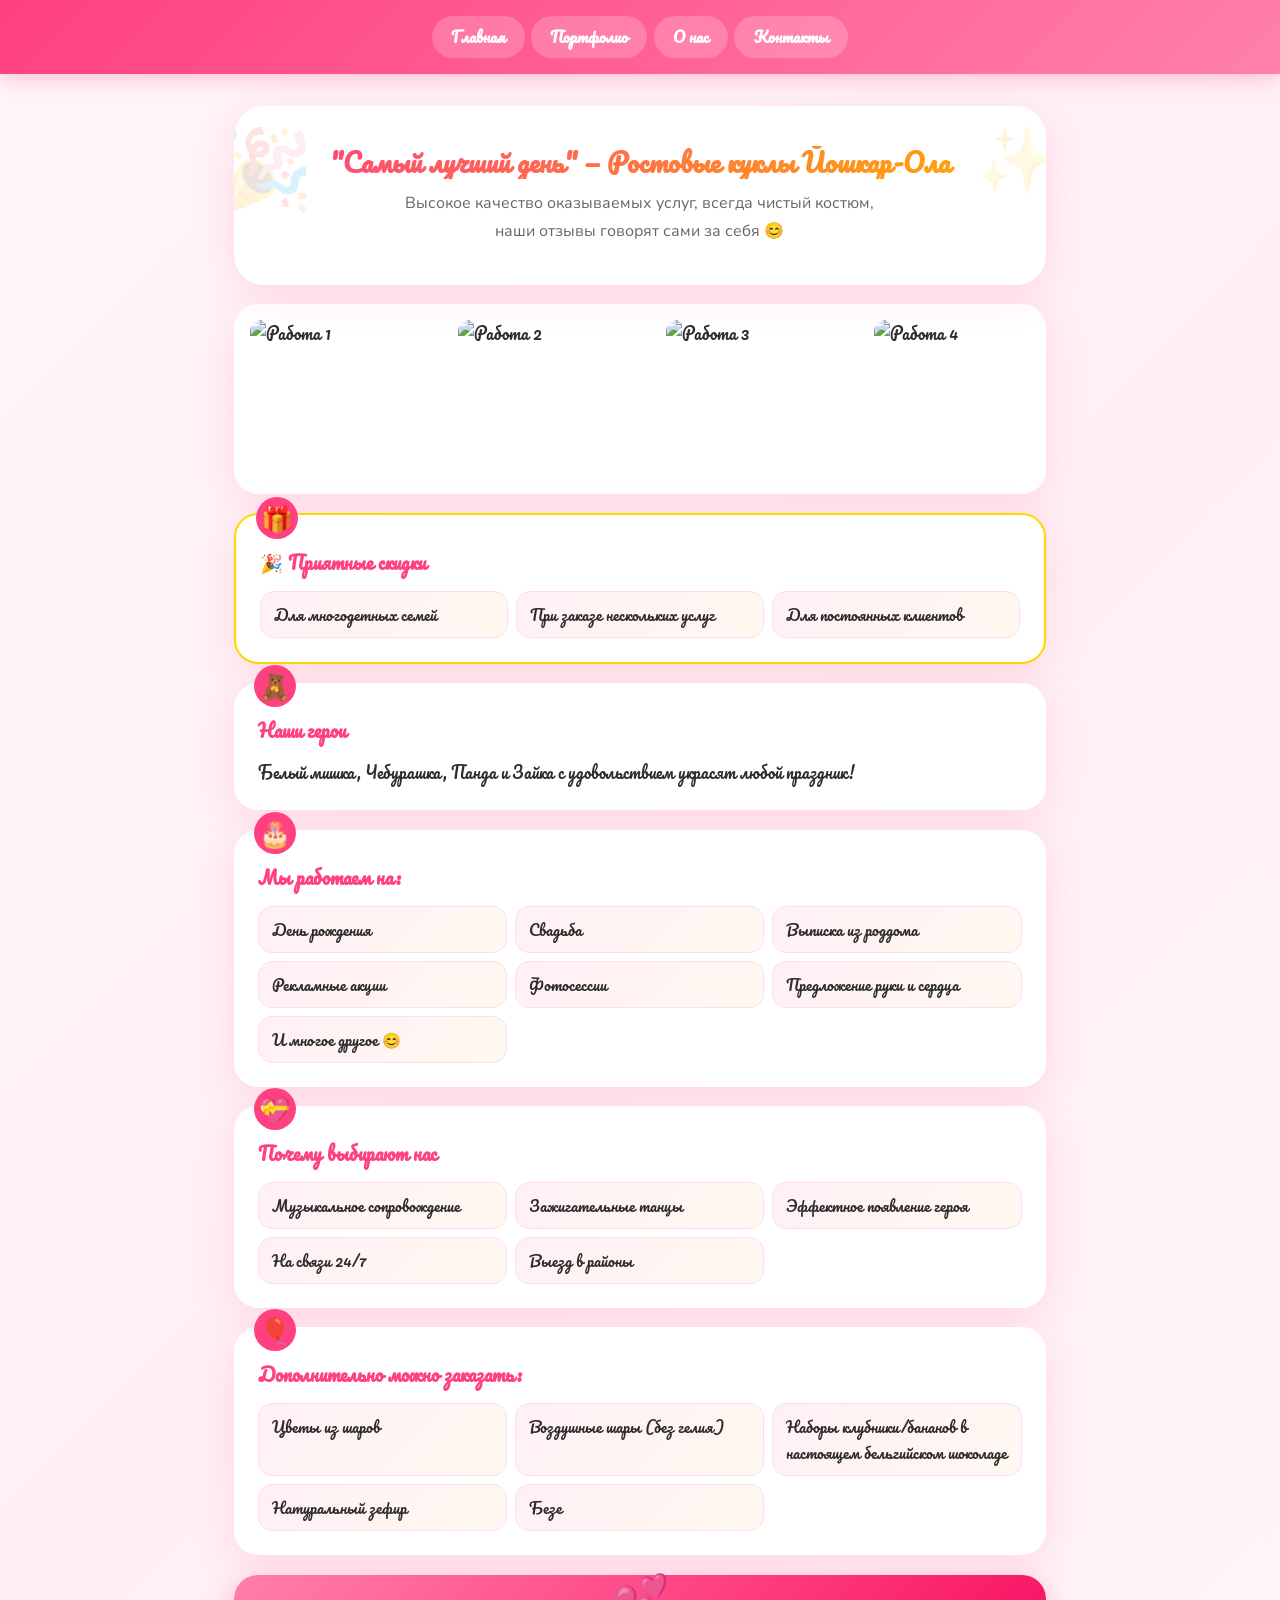
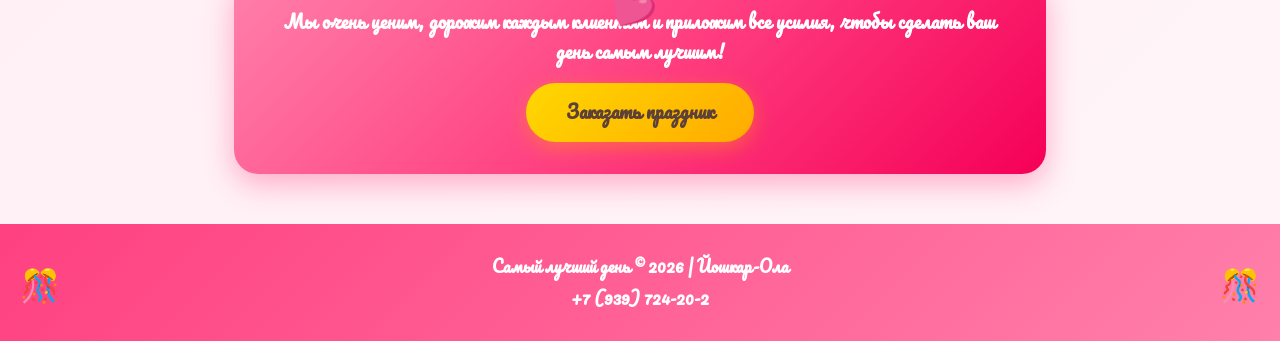
==== bestday/index.html @ 49c11f3a "simplify: упрощенная карусель с фото" ====
<!DOCTYPE html>
<html lang="ru">
<head>
    <meta charset="UTF-8">
    <meta name="viewport" content="width=device-width, initial-scale=1.0">
    <title>Самый лучший день — Ростовые куклы Йошкар-Ола</title>
    <link rel="preconnect" href="https://fonts.googleapis.com">
    <link rel="preconnect" href="https://fonts.gstatic.com" crossorigin>
    <link href="https://fonts.googleapis.com/css2?family=Nunito:wght@400;600;700;800&family=Pacifico&display=swap" rel="stylesheet">
    <link rel="stylesheet" href="css/style.css">
</head>
<body>
    <header>
        <nav>
            <a href="index.html">Главная</a>
            <a href="portfolio.html">Портфолио</a>
            <a href="about.html">О нас</a>
            <a href="contacts.html">Контакты</a>
        </nav>
    </header>
    <main>
        <div class="hero">
            <h1>"Самый лучший день" — Ростовые куклы Йошкар-Ола</h1>
            <p class="tagline">Высокое качество оказываемых услуг, всегда чистый костюм,<br>наши отзывы говорят сами за себя 😊</p>
        </div>

        <div class="carousel">
            <div class="carousel-track">
                <div class="carousel-slide">
                    <img src="img/work1.jpg" alt="Работа 1">
                </div>
                <div class="carousel-slide">
                    <img src="img/work2.jpg" alt="Работа 2">
                </div>
                <div class="carousel-slide">
                    <img src="img/work3.jpg" alt="Работа 3">
                </div>
                <div class="carousel-slide">
                    <img src="img/work4.jpg" alt="Работа 4">
                </div>
                <div class="carousel-slide">
                    <img src="img/work5.jpg" alt="Работа 5">
                </div>
                <div class="carousel-slide">
                    <img src="img/work6.jpg" alt="Работа 6">
                </div>
            </div>
        </div>

        <div class="discounts" data-decor="🎁">
            <h2>🎉 Приятные скидки</h2>
            <ul>
                <li>Для многодетных семей</li>
                <li>При заказе нескольких услуг</li>
                <li>Для постоянных клиентов</li>
            </ul>
        </div>

        <div class="heroes" data-decor="🧸">
            <h2>Наши герои</h2>
            <p>Белый мишка, Чебурашка, Панда и Зайка с удовольствием украсят любой праздник!</p>
        </div>

        <div class="services" data-decor="🎂">
            <h2>Мы работаем на:</h2>
            <ul>
                <li>День рождения</li>
                <li>Свадьба</li>
                <li>Выписка из роддома</li>
                <li>Рекламные акции</li>
                <li>Фотосессии</li>
                <li>Предложение руки и сердца</li>
                <li>И многое другое 😊</li>
            </ul>
        </div>

        <div class="features" data-decor="💝">
            <h2>Почему выбирают нас</h2>
            <ul>
                <li>Музыкальное сопровождение</li>
                <li>Зажигательные танцы</li>
                <li>Эффектное появление героя</li>
                <li>На связи 24/7</li>
                <li>Выезд в районы</li>
            </ul>
        </div>

        <div class="extras" data-decor="🎈">
            <h2>Дополнительно можно заказать:</h2>
            <ul>
                <li>Цветы из шаров</li>
                <li>Воздушные шары (без гелия)</li>
                <li>Наборы клубники/бананов в настоящем бельгийском шоколаде</li>
                <li>Натуральный зефир</li>
                <li>Безе</li>
            </ul>
        </div>

        <div class="cta">
            <p>Мы очень ценим, дорожим каждым клиентом и приложим все усилия, чтобы сделать ваш день самым лучшим!</p>
            <a href="contacts.html" class="btn">Заказать праздник</a>
        </div>
    </main>
    <footer>
        <p>Самый лучший день © 2026 | Йошкар-Ола</p>
        <p>+7 (939) 724-20-2</p>
    </footer>
    <script src="js/script.js"></script>
</body>
</html>
---- bestday/css/style.css ----
* {
    margin: 0;
    padding: 0;
    box-sizing: border-box;
}

:root {
    --gold: #ffd700;
    --gold-dark: #ffab00;
    --pink: #ff4081;
    --pink-light: #ff80ab;
    --pink-bg: #fff0f5;
    --text: #2d2d2d;
    --text-light: #666;
    --white: #fff;
    --shadow: 0 10px 40px rgba(255, 64, 129, 0.15);
}

body {
    font-family: 'Pacifico', 'Comic Neue', 'Nunito', Arial, sans-serif;
    line-height: 1.7;
    min-height: 100vh;
    display: flex;
    flex-direction: column;
    background: linear-gradient(135deg, #fff5f8 0%, #fff0f5 50%, #fff5f8 100%);
    color: var(--text);
}

/* Confetti */
.confetti {
    position: fixed;
    width: 100%;
    height: 100%;
    pointer-events: none;
    z-index: 0;
    overflow: hidden;
}

.confetti span {
    position: absolute;
    width: 10px;
    height: 10px;
    background: var(--gold);
    animation: confetti-fall 4s linear infinite;
}

.confetti span:nth-child(2n) { background: var(--pink); animation-duration: 5s; }
.confetti span:nth-child(3n) { background: #87ceeb; animation-duration: 6s; width: 8px; height: 8px; }
.confetti span:nth-child(4n) { background: #98fb98; animation-duration: 4.5s; }
.confetti span:nth-child(5n) { width: 6px; height: 6px; background: var(--gold); }

@keyframes confetti-fall {
    0% { transform: translateY(-100vh) rotate(0deg); opacity: 1; }
    100% { transform: translateY(100vh) rotate(720deg); opacity: 0; }
}

header {
    background: linear-gradient(135deg, var(--pink) 0%, var(--pink-light) 100%);
    padding: 1rem 2rem;
    box-shadow: 0 4px 20px rgba(255, 64, 129, 0.3);
    position: sticky;
    top: 0;
    z-index: 100;
}

nav {
    max-width: 900px;
    margin: 0 auto;
    display: flex;
    gap: 0.4rem;
    flex-wrap: wrap;
    justify-content: center;
}

nav a {
    color: var(--white);
    text-decoration: none;
    font-weight: 700;
    padding: 0.5rem 1.2rem;
    border-radius: 50px;
    transition: all 0.3s ease;
    font-size: 0.95rem;
    background: rgba(255,255,255,0.2);
}

nav a:hover, nav a.active {
    background: var(--white);
    color: var(--pink);
    transform: scale(1.05);
}

main {
    flex: 1;
    max-width: 850px;
    margin: 0 auto;
    padding: 2rem 1.2rem;
    position: relative;
    z-index: 1;
}

.hero {
    background: var(--white);
    padding: 2.5rem 2rem;
    border-radius: 30px;
    text-align: center;
    margin-bottom: 1.2rem;
    box-shadow: var(--shadow);
    position: relative;
    overflow: hidden;
}

.hero::before {
    content: '🎉';
    position: absolute;
    font-size: 5rem;
    top: -10px;
    left: -20px;
    opacity: 0.15;
}

.hero::after {
    content: '✨';
    position: absolute;
    font-size: 4rem;
    top: -5px;
    right: -10px;
    opacity: 0.15;
}

.hero h1 {
    background: linear-gradient(135deg, var(--pink) 0%, var(--gold-dark) 100%);
    -webkit-background-clip: text;
    -webkit-text-fill-color: transparent;
    background-clip: text;
    font-size: 1.6rem;
    margin-bottom: 0.7rem;
    line-height: 1.3;
}

.tagline {
    font-size: 1rem;
    color: var(--text-light);
    font-family: 'Nunito', sans-serif;
}

.carousel {
    background: var(--white);
    padding: 1.5rem;
    border-radius: 24px;
    margin-bottom: 1.2rem;
    box-shadow: var(--shadow);
    overflow: hidden;
}

.carousel {
    background: var(--white);
    padding: 1rem;
    border-radius: 24px;
    margin-bottom: 1.2rem;
    box-shadow: var(--shadow);
    overflow: hidden;
}

.carousel-track {
    display: flex;
    gap: 0.5rem;
    overflow-x: auto;
    scroll-behavior: smooth;
    -webkit-overflow-scrolling: touch;
    scroll-snap-type: x mandatory;
    padding-bottom: 0.5rem;
}

.carousel-track::-webkit-scrollbar {
    height: 6px;
}

.carousel-track::-webkit-scrollbar-thumb {
    background: var(--pink);
    border-radius: 3px;
}

.carousel-slide {
    flex: 0 0 200px;
    scroll-snap-align: center;
    border-radius: 12px;
    overflow: hidden;
}

.carousel-slide img {
    width: 100%;
    height: 150px;
    object-fit: cover;
    display: block;
}

.decor {
    font-size: 1.5rem;
    margin: 0.3rem;
    animation: bounce 1s ease infinite;
}

@keyframes bounce {
    0%, 100% { transform: translateY(0); }
    50% { transform: translateY(-5px); }
}

.discounts, .heroes, .services, .features, .extras {
    background: var(--white);
    padding: 2rem 1.5rem 1.5rem;
    border-radius: 24px;
    margin-bottom: 1.2rem;
    box-shadow: var(--shadow);
    position: relative;
}

.discounts::before, .heroes::before, .services::before, .features::before, .extras::before {
    content: '';
    position: absolute;
    top: -18px;
    left: 20px;
    width: 42px;
    height: 42px;
    display: flex;
    align-items: center;
    justify-content: center;
    font-size: 1.6rem;
    background: var(--pink);
    border-radius: 50%;
    line-height: 1;
    z-index: 1;
}

.discounts::before { content: '🎁'; }
.heroes::before { content: '🧸'; }
.services::before { content: '🎂'; }
.features::before { content: '💝'; }
.extras::before { content: '🎈'; }

.discounts { border: 2px solid var(--gold); }

h2 {
    color: var(--pink);
    margin-bottom: 0.8rem;
    font-size: 1.15rem;
    display: flex;
    align-items: center;
    gap: 0.4rem;
}

ul {
    list-style: none;
    display: grid;
    grid-template-columns: repeat(auto-fit, minmax(200px, 1fr));
    gap: 0.5rem;
}

li {
    padding: 0.6rem 0.8rem;
    background: linear-gradient(135deg, #fff0f5 0%, #fff8f0 100%);
    border-radius: 14px;
    font-size: 0.95rem;
    transition: all 0.2s ease;
    border: 1px solid #ffddee;
}

li:hover {
    transform: scale(1.02);
    background: linear-gradient(135deg, #ffe4ec 0%, #fff5e6 100%);
    box-shadow: 0 4px 15px rgba(255, 64, 129, 0.2);
}

.cta {
    background: linear-gradient(135deg, #ff80ab 0%, #ff4081 50%, #f50057 100%);
    padding: 2rem;
    border-radius: 24px;
    text-align: center;
    margin-bottom: 1.2rem;
    box-shadow: 0 10px 30px rgba(255, 64, 129, 0.4);
    position: relative;
    animation: pulse 2s ease infinite;
}

@keyframes pulse {
    0%, 100% { box-shadow: 0 10px 30px rgba(255, 64, 129, 0.4); }
    50% { box-shadow: 0 10px 40px rgba(255, 64, 129, 0.6); }
}

.cta::before {
    content: '💕';
    position: absolute;
    font-size: 3rem;
    top: -20px;
    left: 50%;
    transform: translateX(-50%);
}

.cta p {
    font-size: 1.1rem;
    color: white;
    font-weight: 700;
}

.btn {
    display: inline-block;
    background: linear-gradient(135deg, var(--gold) 0%, var(--gold-dark) 100%);
    color: #5d4037;
    padding: 0.9rem 2.5rem;
    text-decoration: none;
    border-radius: 50px;
    font-weight: 800;
    font-size: 1.1rem;
    transition: all 0.3s ease;
    box-shadow: 0 6px 20px rgba(255, 171, 0, 0.4);
    margin-top: 1rem;
}

.btn:hover {
    transform: translateY(-3px) scale(1.05);
    box-shadow: 0 10px 30px rgba(255, 171, 0, 0.5);
}

footer {
    background: linear-gradient(135deg, var(--pink) 0%, var(--pink-light) 100%);
    text-align: center;
    padding: 1.5rem;
    margin-top: auto;
    position: relative;
}

footer::before {
    content: '🎊';
    position: absolute;
    font-size: 2rem;
    left: 20px;
    top: 50%;
    transform: translateY(-50%);
}

footer::after {
    content: '🎊';
    position: absolute;
    font-size: 2rem;
    right: 20px;
    top: 50%;
    transform: translateY(-50%);
}

footer p {
    margin: 0.3rem 0;
    color: white;
    font-weight: 600;
}

/* Portfolio */
.gallery {
    display: grid;
    grid-template-columns: repeat(auto-fit, minmax(170px, 1fr));
    gap: 1rem;
    margin-bottom: 2rem;
}

.hero-card {
    background: var(--white);
    padding: 1.3rem;
    border-radius: 24px;
    text-align: center;
    box-shadow: var(--shadow);
    transition: all 0.3s ease;
    position: relative;
}

.hero-card:hover {
    transform: translateY(-8px) rotate(1deg);
    box-shadow: 0 15px 40px rgba(255, 64, 129, 0.25);
}

.hero-card::before {
    content: '⭐';
    position: absolute;
    top: 10px;
    right: 10px;
    font-size: 1.2rem;
    animation: star 1s ease infinite;
}

@keyframes star {
    0%, 100% { transform: scale(1) rotate(0deg); }
    50% { transform: scale(1.2) rotate(15deg); }
}

.hero-img {
    font-size: 3.2rem;
    margin-bottom: 0.3rem;
}

.hero-card h2 {
    font-size: 1.05rem;
    margin-bottom: 0.2rem;
}

.hero-card p {
    color: var(--text-light);
    font-size: 0.85rem;
    font-family: 'Nunito', sans-serif;
}

.reviews {
    display: flex;
    flex-direction: column;
    gap: 0.9rem;
}

.review {
    background: var(--white);
    padding: 1.4rem;
    border-radius: 20px;
    box-shadow: var(--shadow);
    position: relative;
}

.review::before {
    content: '"';
    position: absolute;
    font-size: 3rem;
    color: var(--pink);
    opacity: 0.2;
    top: 0;
    left: 10px;
    font-family: serif;
}

.review p {
    font-style: italic;
    padding-left: 1.5rem;
}

.review span {
    display: block;
    color: var(--pink);
    font-weight: 700;
    font-size: 0.9rem;
    margin-top: 0.5rem;
    padding-left: 1.5rem;
}

/* Contacts */
.contact-info {
    background: var(--white);
    padding: 2rem;
    border-radius: 24px;
    text-align: center;
    margin-bottom: 1.2rem;
    box-shadow: var(--shadow);
}

.contact-info > p {
    font-size: 1.1rem;
    color: var(--text-light);
    margin-bottom: 0.5rem;
}

.phone, .whatsapp, .area {
    margin: 1rem 0;
    padding-top: 1rem;
    border-top: 2px dashed #ffddee;
}

.contact-btn {
    display: inline-block;
    background: linear-gradient(135deg, var(--pink) 0%, var(--pink-light) 100%);
    color: white;
    padding: 0.8rem 2rem;
    text-decoration: none;
    border-radius: 50px;
    font-weight: 700;
    transition: all 0.3s ease;
}

.contact-btn:hover {
    transform: scale(1.08);
    box-shadow: 0 8px 25px rgba(255, 64, 129, 0.4);
}

/* Animation entrance */
@keyframes popIn {
    0% { opacity: 0; transform: scale(0.8); }
    70% { transform: scale(1.05); }
    100% { opacity: 1; transform: scale(1); }
}

.hero, .discounts, .heroes, .services, .features, .extras, .cta, .hero-card, .review {
    animation: popIn 0.5s ease forwards;
    opacity: 0;
}

.hero { animation-delay: 0s; }
.discounts { animation-delay: 0.05s; }
.heroes { animation-delay: 0.1s; }
.services { animation-delay: 0.15s; }
.features { animation-delay: 0.2s; }
.extras { animation-delay: 0.25s; }

@media (max-width: 600px) {
    .hero h1 { font-size: 1.3rem; }
    nav a { padding: 0.4rem 0.9rem; font-size: 0.85rem; }
    ul { grid-template-columns: 1fr; }
    .hero::before, .hero::after { display: none; }
}
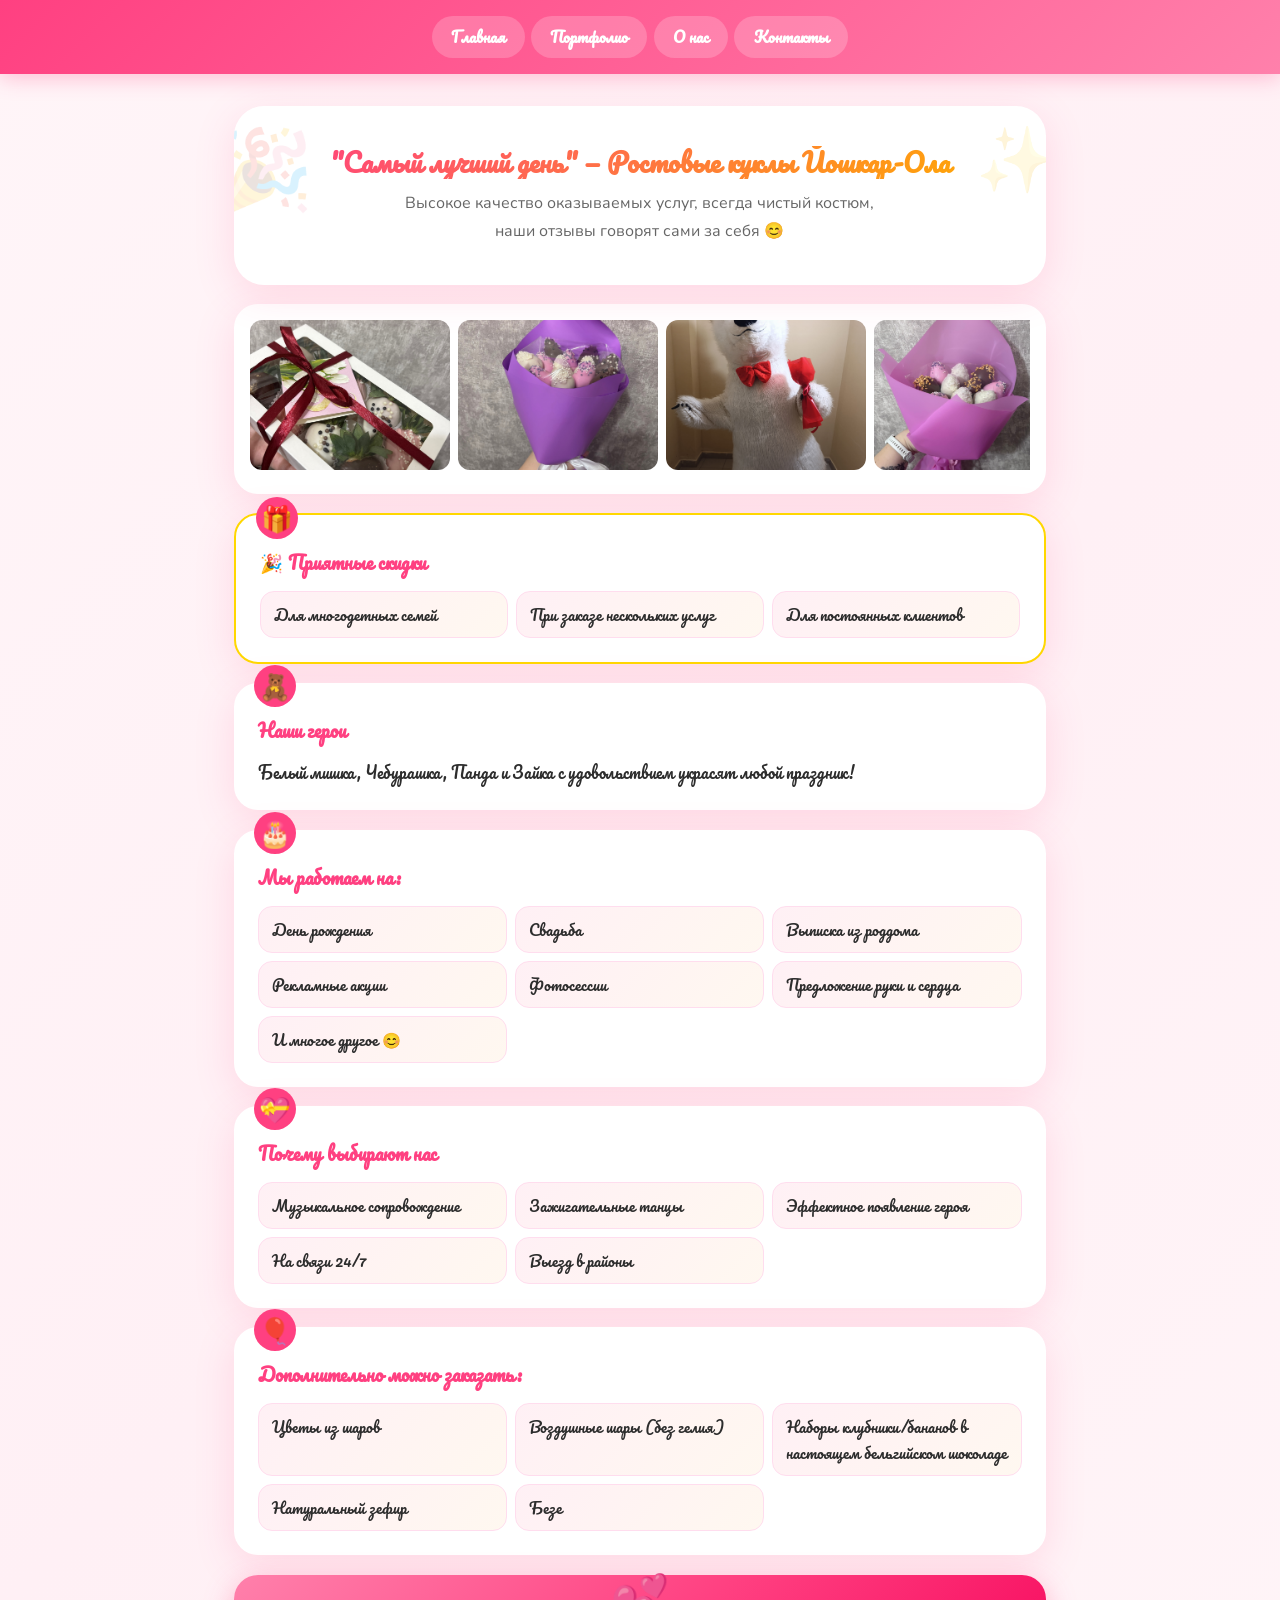
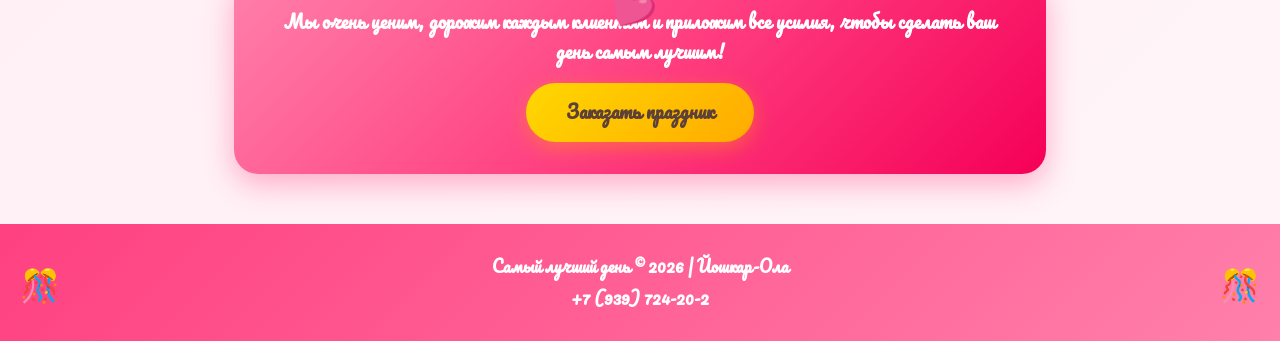
==== commit 67fa37b0: "feat: просмотрщик фото во весь экран" ====
--- a/bestday/index.html
+++ b/bestday/index.html
@@ -26,25 +26,30 @@
 
         <div class="carousel">
             <div class="carousel-track">
-                <div class="carousel-slide">
+                <div class="carousel-slide" onclick="openLightbox('img/work1.jpg')">
                     <img src="img/work1.jpg" alt="Работа 1">
                 </div>
-                <div class="carousel-slide">
+                <div class="carousel-slide" onclick="openLightbox('img/work2.jpg')">
                     <img src="img/work2.jpg" alt="Работа 2">
                 </div>
-                <div class="carousel-slide">
+                <div class="carousel-slide" onclick="openLightbox('img/work3.jpg')">
                     <img src="img/work3.jpg" alt="Работа 3">
                 </div>
-                <div class="carousel-slide">
+                <div class="carousel-slide" onclick="openLightbox('img/work4.jpg')">
                     <img src="img/work4.jpg" alt="Работа 4">
                 </div>
-                <div class="carousel-slide">
+                <div class="carousel-slide" onclick="openLightbox('img/work5.jpg')">
                     <img src="img/work5.jpg" alt="Работа 5">
                 </div>
-                <div class="carousel-slide">
+                <div class="carousel-slide" onclick="openLightbox('img/work6.jpg')">
                     <img src="img/work6.jpg" alt="Работа 6">
                 </div>
             </div>
+        </div>
+
+        <div class="lightbox" id="lightbox" onclick="closeLightbox()">
+            <img id="lightbox-img" src="" alt="">
+            <span class="lightbox-close">&times;</span>
         </div>
 
         <div class="discounts" data-decor="🎁">
--- a/bestday/css/style.css
+++ b/bestday/css/style.css
@@ -192,6 +192,44 @@
     height: 150px;
     object-fit: cover;
     display: block;
+    cursor: pointer;
+    transition: transform 0.3s ease;
+}
+
+.carousel-slide:hover img {
+    transform: scale(1.05);
+}
+
+.lightbox {
+    display: none;
+    position: fixed;
+    top: 0;
+    left: 0;
+    width: 100%;
+    height: 100%;
+    background: rgba(0,0,0,0.95);
+    z-index: 1000;
+    align-items: center;
+    justify-content: center;
+}
+
+.lightbox.active {
+    display: flex;
+}
+
+.lightbox img {
+    max-width: 90%;
+    max-height: 90%;
+    object-fit: contain;
+}
+
+.lightbox-close {
+    position: absolute;
+    top: 20px;
+    right: 30px;
+    font-size: 40px;
+    color: white;
+    cursor: pointer;
 }
 
 .decor {
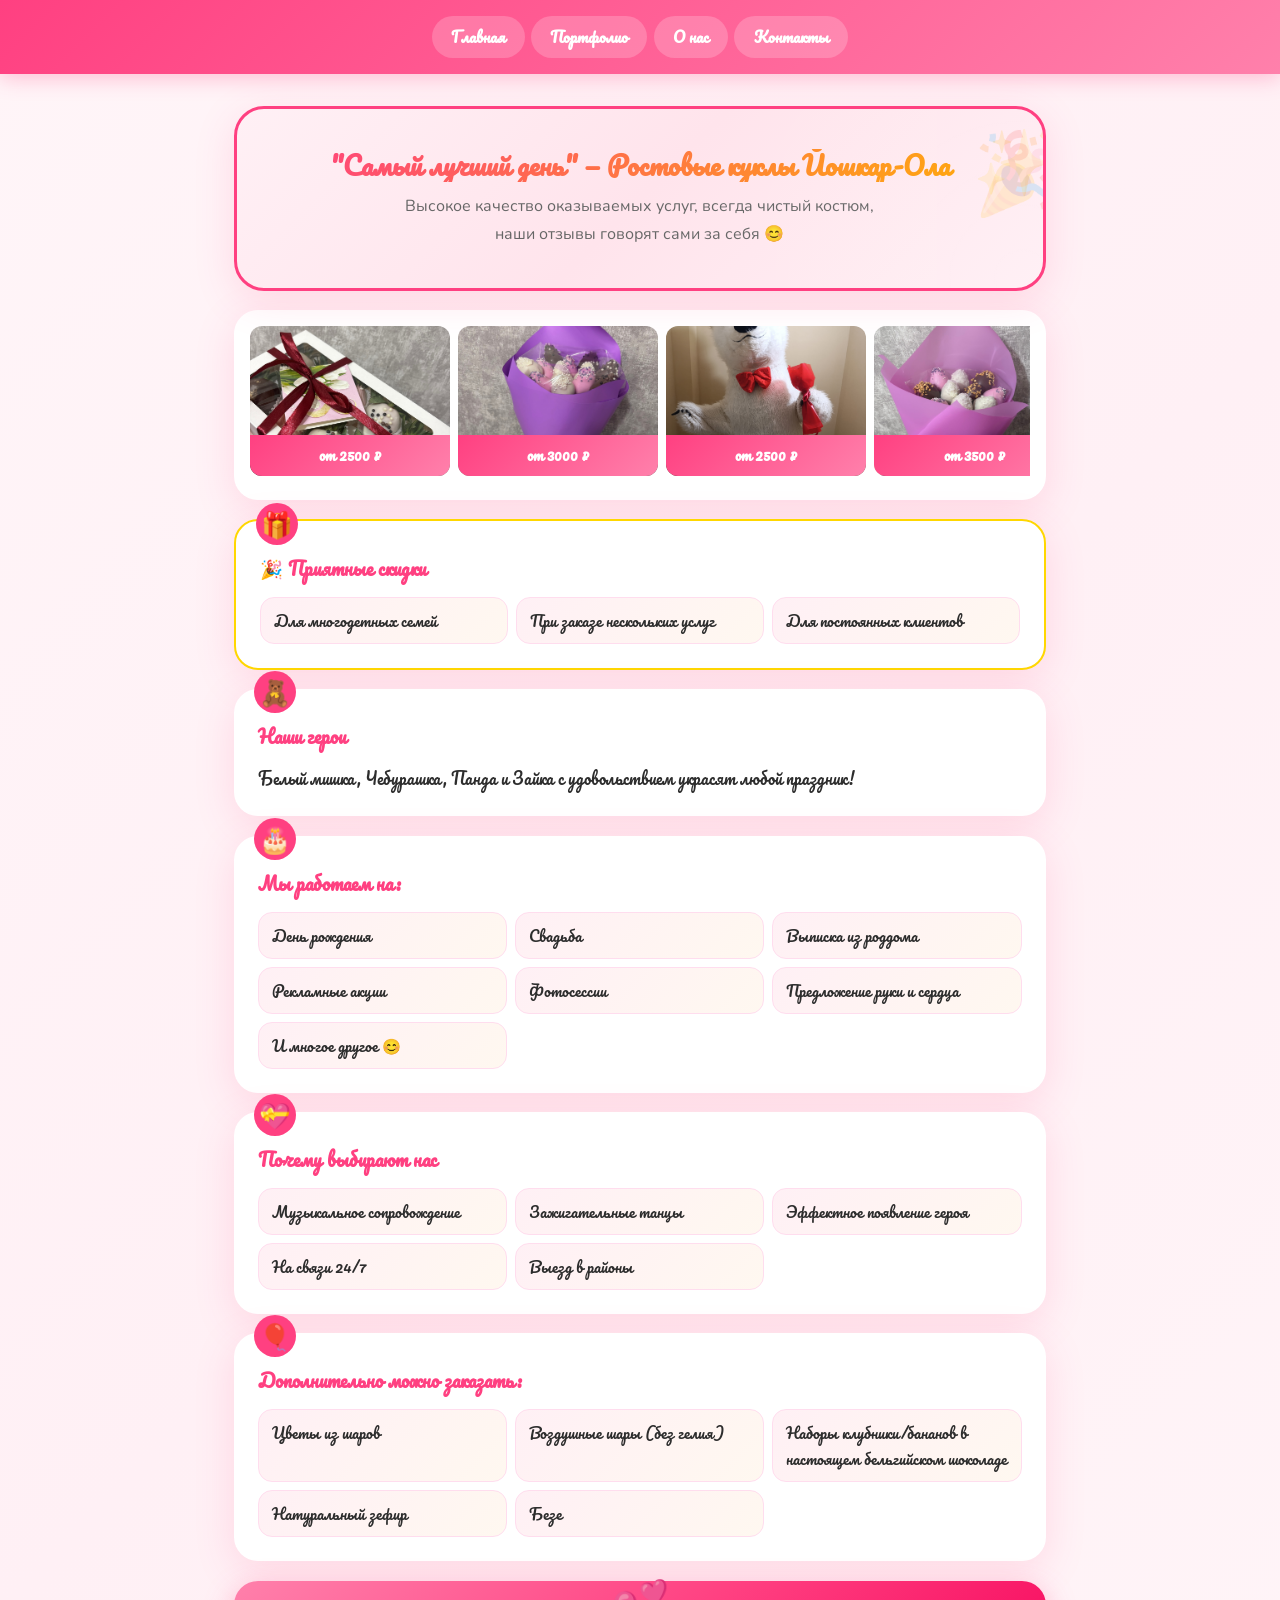
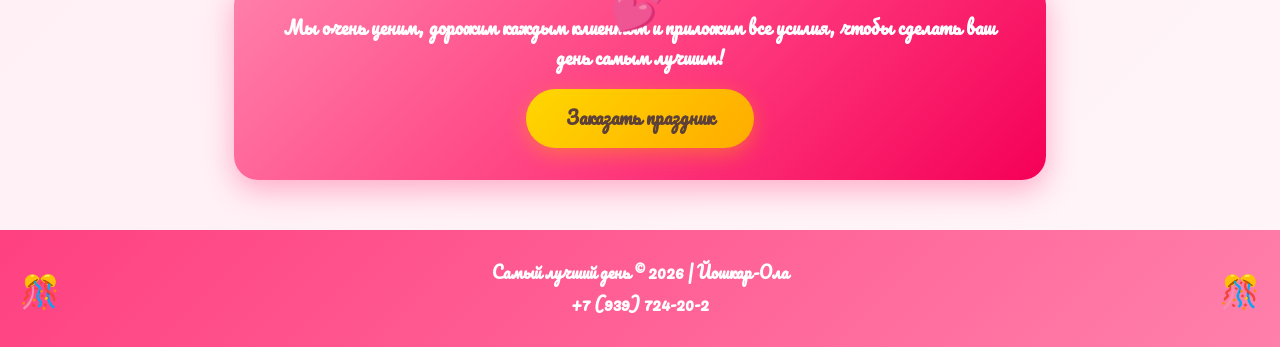
==== commit aa5dadcd: "feat: красивый дизайн, цены на работах, контакты" ====
--- a/bestday/index.html
+++ b/bestday/index.html
@@ -26,30 +26,38 @@
 
         <div class="carousel">
             <div class="carousel-track">
-                <div class="carousel-slide" onclick="openLightbox('img/work1.jpg')">
+                <div class="carousel-slide" onclick="openLightbox(0)">
                     <img src="img/work1.jpg" alt="Работа 1">
+                    <div class="slide-price">от 2500 ₽</div>
                 </div>
-                <div class="carousel-slide" onclick="openLightbox('img/work2.jpg')">
+                <div class="carousel-slide" onclick="openLightbox(1)">
                     <img src="img/work2.jpg" alt="Работа 2">
+                    <div class="slide-price">от 3000 ₽</div>
                 </div>
-                <div class="carousel-slide" onclick="openLightbox('img/work3.jpg')">
+                <div class="carousel-slide" onclick="openLightbox(2)">
                     <img src="img/work3.jpg" alt="Работа 3">
+                    <div class="slide-price">от 2500 ₽</div>
                 </div>
-                <div class="carousel-slide" onclick="openLightbox('img/work4.jpg')">
+                <div class="carousel-slide" onclick="openLightbox(3)">
                     <img src="img/work4.jpg" alt="Работа 4">
+                    <div class="slide-price">от 3500 ₽</div>
                 </div>
-                <div class="carousel-slide" onclick="openLightbox('img/work5.jpg')">
+                <div class="carousel-slide" onclick="openLightbox(4)">
                     <img src="img/work5.jpg" alt="Работа 5">
+                    <div class="slide-price">от 4000 ₽</div>
                 </div>
-                <div class="carousel-slide" onclick="openLightbox('img/work6.jpg')">
+                <div class="carousel-slide" onclick="openLightbox(5)">
                     <img src="img/work6.jpg" alt="Работа 6">
+                    <div class="slide-price">от 2500 ₽</div>
                 </div>
             </div>
         </div>
 
         <div class="lightbox" id="lightbox" onclick="closeLightbox()">
+            <span class="lightbox-close" onclick="closeLightbox()">&times;</span>
+            <span class="lightbox-prev" onclick="changeSlide(event, -1)">&#10094;</span>
             <img id="lightbox-img" src="" alt="">
-            <span class="lightbox-close">&times;</span>
+            <span class="lightbox-next" onclick="changeSlide(event, 1)">&#10095;</span>
         </div>
 
         <div class="discounts" data-decor="🎁">
--- a/bestday/css/style.css
+++ b/bestday/css/style.css
@@ -99,14 +99,31 @@
 }
 
 .hero {
-    background: var(--white);
+    background: linear-gradient(135deg, #fff0f5 0%, #ffe4ec 50%, #fff0f5 100%);
     padding: 2.5rem 2rem;
     border-radius: 30px;
     text-align: center;
     margin-bottom: 1.2rem;
     box-shadow: var(--shadow);
+    border: 3px solid var(--pink);
     position: relative;
     overflow: hidden;
+}
+
+.hero::before {
+    content: '';
+    position: absolute;
+    top: -50%;
+    left: -50%;
+    width: 200%;
+    height: 200%;
+    background: radial-gradient(circle, rgba(255,255,255,0.3) 0%, transparent 60%);
+    animation: shine 3s ease infinite;
+}
+
+@keyframes shine {
+    0% { transform: rotate(0deg); }
+    100% { transform: rotate(360deg); }
 }
 
 .hero::before {
@@ -185,6 +202,20 @@
     scroll-snap-align: center;
     border-radius: 12px;
     overflow: hidden;
+    position: relative;
+}
+
+.slide-price {
+    position: absolute;
+    bottom: 0;
+    left: 0;
+    right: 0;
+    background: linear-gradient(135deg, var(--pink), var(--pink-light));
+    color: white;
+    padding: 8px;
+    font-weight: 700;
+    font-size: 0.9rem;
+    text-align: center;
 }
 
 .carousel-slide img {
@@ -230,6 +261,30 @@
     font-size: 40px;
     color: white;
     cursor: pointer;
+    z-index: 1001;
+}
+
+.lightbox-prev, .lightbox-next {
+    position: absolute;
+    top: 50%;
+    transform: translateY(-50%);
+    font-size: 50px;
+    color: white;
+    cursor: pointer;
+    padding: 20px 25px;
+    background: linear-gradient(135deg, var(--pink), var(--pink-light));
+    border-radius: 50%;
+    user-select: none;
+    transition: all 0.3s ease;
+    box-shadow: 0 4px 20px rgba(255, 64, 129, 0.4);
+}
+
+.lightbox-prev { left: 20px; }
+.lightbox-next { right: 20px; }
+
+.lightbox-prev:hover, .lightbox-next:hover {
+    transform: translateY(-50%) scale(1.1);
+    box-shadow: 0 6px 30px rgba(255, 64, 129, 0.6);
 }
 
 .decor {
@@ -484,12 +539,32 @@
 
 /* Contacts */
 .contact-info {
-    background: var(--white);
+    background: linear-gradient(135deg, #fff0f5 0%, #ffe4ec 100%);
     padding: 2rem;
     border-radius: 24px;
     text-align: center;
-    margin-bottom: 1.2rem;
+    margin-bottom: 1.5rem;
     box-shadow: var(--shadow);
+    border: 3px solid var(--pink);
+}
+
+.contact-btn {
+    display: inline-block;
+    background: linear-gradient(135deg, var(--pink) 0%, var(--pink-light) 100%);
+    color: white;
+    padding: 1rem 2.5rem;
+    text-decoration: none;
+    border-radius: 50px;
+    font-weight: 800;
+    font-size: 1.2rem;
+    transition: all 0.3s ease;
+    box-shadow: 0 4px 20px rgba(255, 64, 129, 0.4);
+    margin: 0.5rem;
+}
+
+.contact-btn:hover {
+    transform: scale(1.05);
+    box-shadow: 0 6px 30px rgba(255, 64, 129, 0.6);
 }
 
 .contact-info > p {
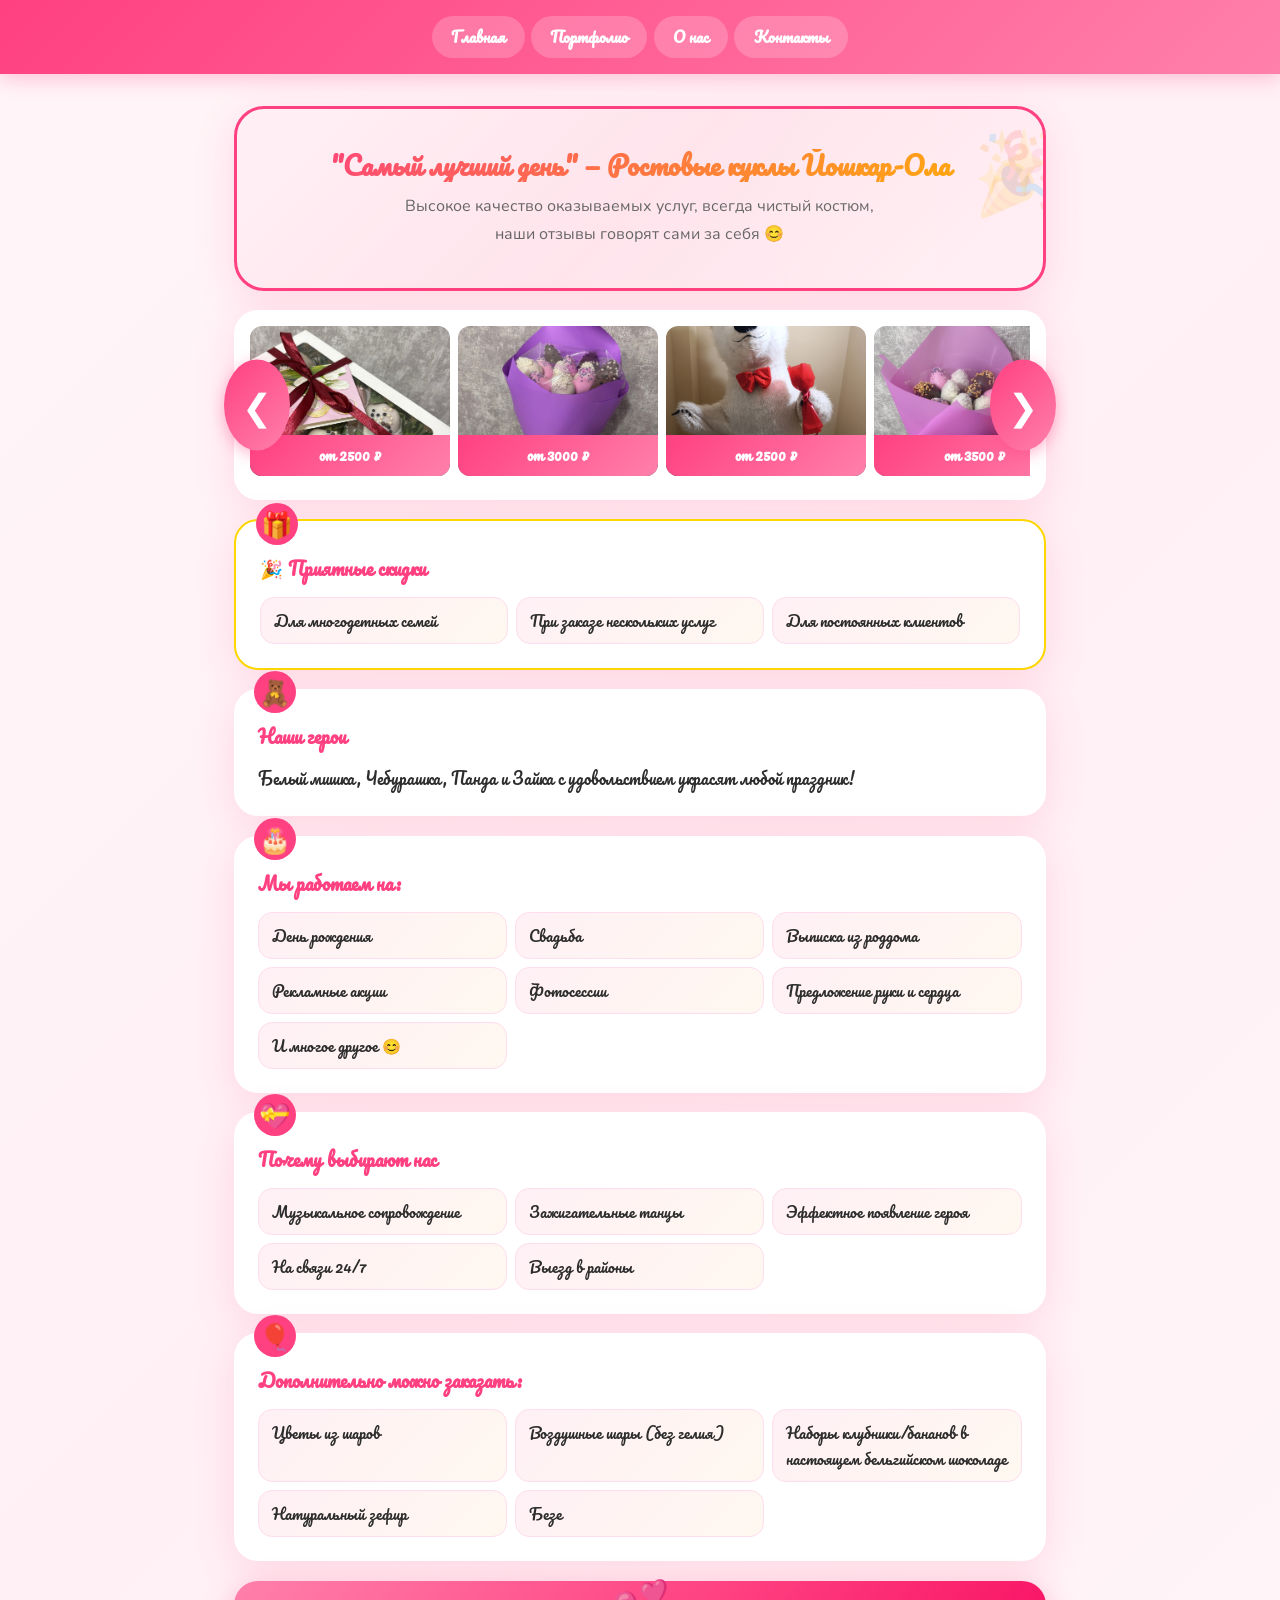
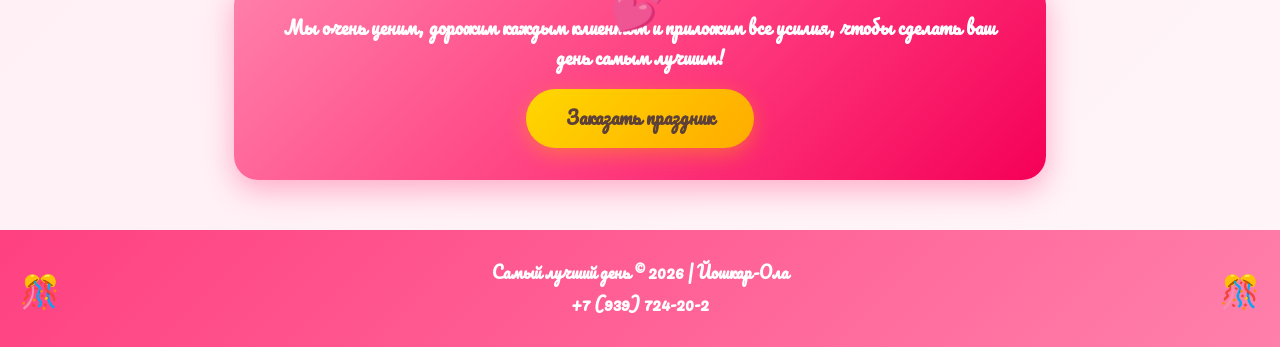
==== commit b1953c32: "feat: стрелки для карусели" ====
--- a/bestday/index.html
+++ b/bestday/index.html
@@ -24,33 +24,37 @@
             <p class="tagline">Высокое качество оказываемых услуг, всегда чистый костюм,<br>наши отзывы говорят сами за себя 😊</p>
         </div>
 
-        <div class="carousel">
-            <div class="carousel-track">
-                <div class="carousel-slide" onclick="openLightbox(0)">
-                    <img src="img/work1.jpg" alt="Работа 1">
-                    <div class="slide-price">от 2500 ₽</div>
-                </div>
-                <div class="carousel-slide" onclick="openLightbox(1)">
-                    <img src="img/work2.jpg" alt="Работа 2">
-                    <div class="slide-price">от 3000 ₽</div>
-                </div>
-                <div class="carousel-slide" onclick="openLightbox(2)">
-                    <img src="img/work3.jpg" alt="Работа 3">
-                    <div class="slide-price">от 2500 ₽</div>
-                </div>
-                <div class="carousel-slide" onclick="openLightbox(3)">
-                    <img src="img/work4.jpg" alt="Работа 4">
-                    <div class="slide-price">от 3500 ₽</div>
-                </div>
-                <div class="carousel-slide" onclick="openLightbox(4)">
-                    <img src="img/work5.jpg" alt="Работа 5">
-                    <div class="slide-price">от 4000 ₽</div>
-                </div>
-                <div class="carousel-slide" onclick="openLightbox(5)">
-                    <img src="img/work6.jpg" alt="Работа 6">
-                    <div class="slide-price">от 2500 ₽</div>
+        <div class="carousel-wrapper">
+            <div class="carousel">
+                <div class="carousel-track">
+                    <div class="carousel-slide" onclick="openLightbox(0)">
+                        <img src="img/work1.jpg" alt="Работа 1">
+                        <div class="slide-price">от 2500 ₽</div>
+                    </div>
+                    <div class="carousel-slide" onclick="openLightbox(1)">
+                        <img src="img/work2.jpg" alt="Работа 2">
+                        <div class="slide-price">от 3000 ₽</div>
+                    </div>
+                    <div class="carousel-slide" onclick="openLightbox(2)">
+                        <img src="img/work3.jpg" alt="Работа 3">
+                        <div class="slide-price">от 2500 ₽</div>
+                    </div>
+                    <div class="carousel-slide" onclick="openLightbox(3)">
+                        <img src="img/work4.jpg" alt="Работа 4">
+                        <div class="slide-price">от 3500 ₽</div>
+                    </div>
+                    <div class="carousel-slide" onclick="openLightbox(4)">
+                        <img src="img/work5.jpg" alt="Работа 5">
+                        <div class="slide-price">от 4000 ₽</div>
+                    </div>
+                    <div class="carousel-slide" onclick="openLightbox(5)">
+                        <img src="img/work6.jpg" alt="Работа 6">
+                        <div class="slide-price">от 2500 ₽</div>
+                    </div>
                 </div>
             </div>
+            <span class="carousel-arrow carousel-arrow-left" onclick="scrollCarousel(-1)">&#10094;</span>
+            <span class="carousel-arrow carousel-arrow-right" onclick="scrollCarousel(1)">&#10095;</span>
         </div>
 
         <div class="lightbox" id="lightbox" onclick="closeLightbox()">
--- a/bestday/css/style.css
+++ b/bestday/css/style.css
@@ -173,10 +173,38 @@
     background: var(--white);
     padding: 1rem;
     border-radius: 24px;
-    margin-bottom: 1.2rem;
     box-shadow: var(--shadow);
     overflow: hidden;
 }
+
+.carousel-wrapper {
+    position: relative;
+    margin-bottom: 1.2rem;
+}
+
+.carousel-arrow {
+    position: absolute;
+    top: 50%;
+    transform: translateY(-50%);
+    font-size: 36px;
+    color: white;
+    cursor: pointer;
+    padding: 15px 18px;
+    background: linear-gradient(135deg, var(--pink), var(--pink-light));
+    border-radius: 50%;
+    user-select: none;
+    z-index: 10;
+    box-shadow: 0 4px 15px rgba(255, 64, 129, 0.4);
+    transition: all 0.3s ease;
+}
+
+.carousel-arrow:hover {
+    transform: translateY(-50%) scale(1.1);
+    box-shadow: 0 6px 25px rgba(255, 64, 129, 0.6);
+}
+
+.carousel-arrow-left { left: -10px; }
+.carousel-arrow-right { right: -10px; }
 
 .carousel-track {
     display: flex;
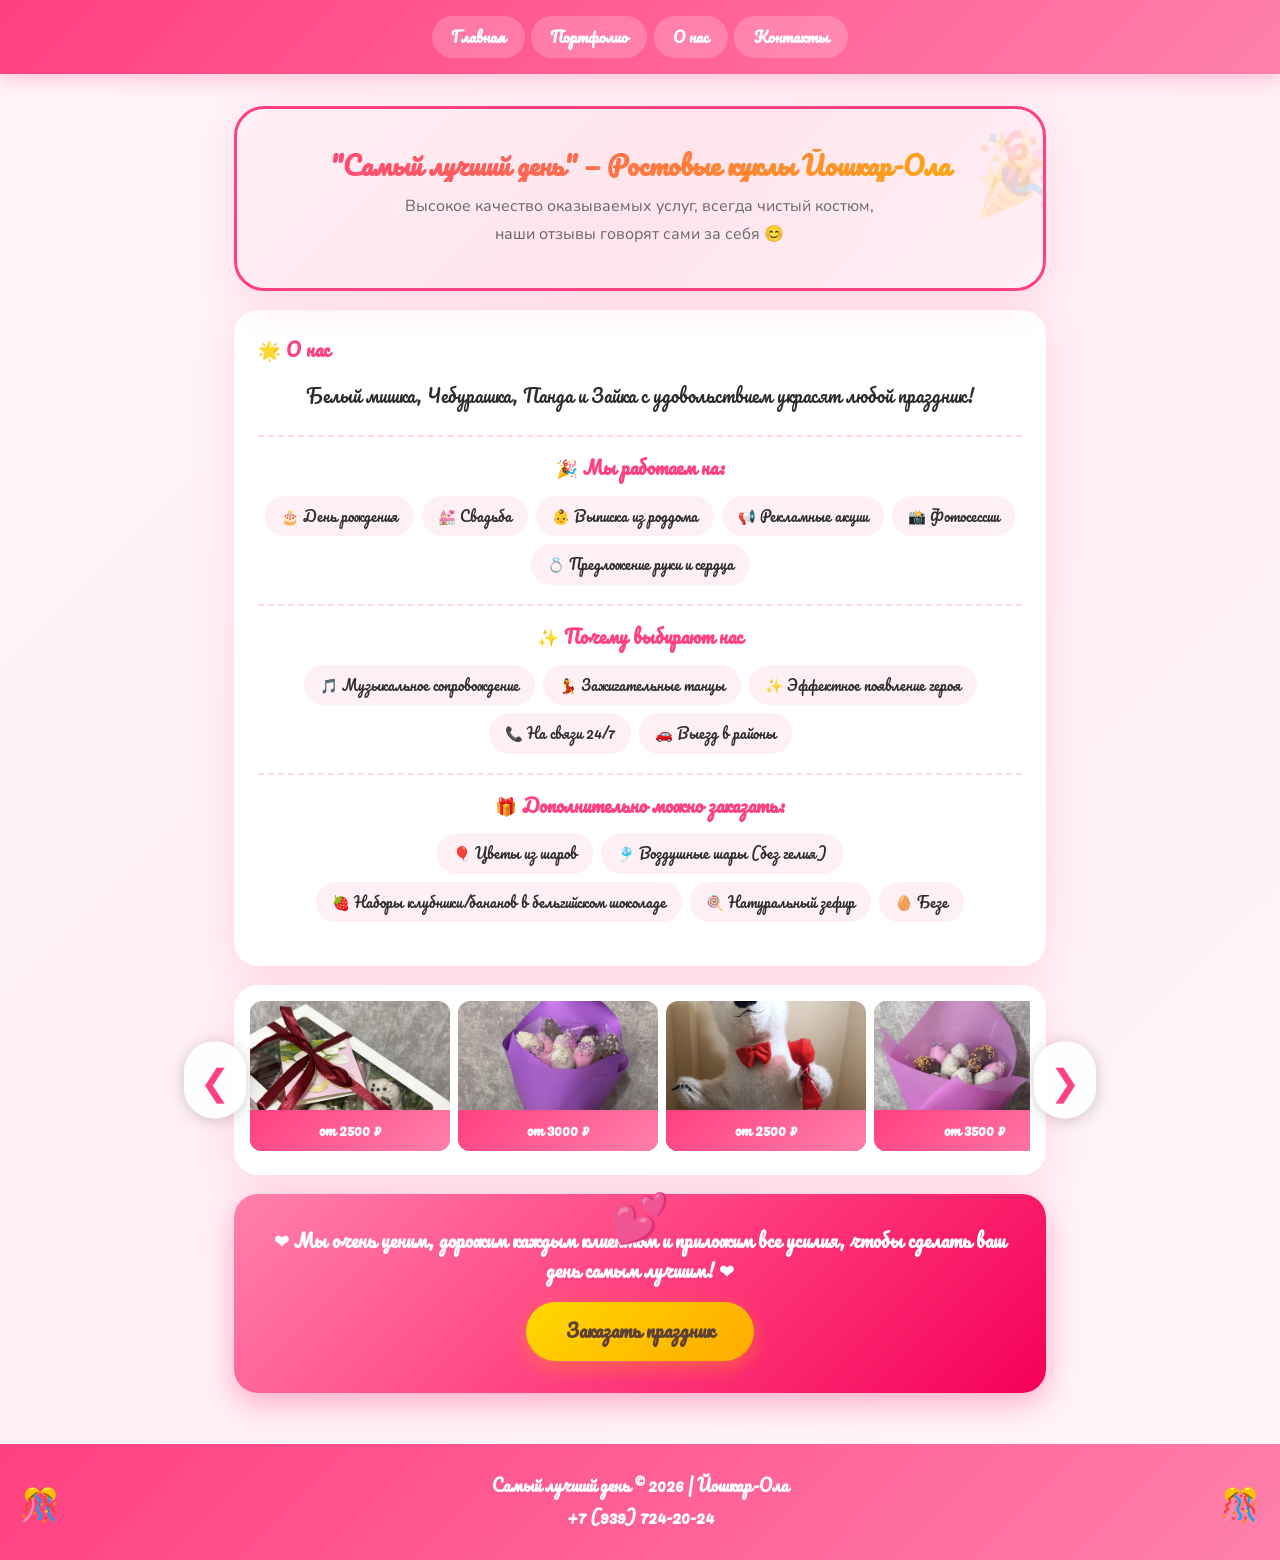
==== commit 790baf22: "feat: красочный блок информации, новый телефон" ====
--- a/bestday/index.html
+++ b/bestday/index.html
@@ -22,6 +22,45 @@
         <div class="hero">
             <h1>"Самый лучший день" — Ростовые куклы Йошкар-Ола</h1>
             <p class="tagline">Высокое качество оказываемых услуг, всегда чистый костюм,<br>наши отзывы говорят сами за себя 😊</p>
+        </div>
+
+        <div class="about-full">
+            <h2>🌟 О нас</h2>
+            <p>Белый мишка, Чебурашка, Панда и Зайка с удовольствием украсят любой праздник!</p>
+            
+            <div class="events">
+                <h3>🎉 Мы работаем на:</h3>
+                <div class="events-grid">
+                    <span>🎂 День рождения</span>
+                    <span>💒 Свадьба</span>
+                    <span>👶 Выписка из роддома</span>
+                    <span>📢 Рекламные акции</span>
+                    <span>📸 Фотосессии</span>
+                    <span>💍 Предложение руки и сердца</span>
+                </div>
+            </div>
+            
+            <div class="bonus">
+                <h3>✨ Почему выбирают нас</h3>
+                <div class="bonus-grid">
+                    <span>🎵 Музыкальное сопровождение</span>
+                    <span>💃 Зажигательные танцы</span>
+                    <span>✨ Эффектное появление героя</span>
+                    <span>📞 На связи 24/7</span>
+                    <span>🚗 Выезд в районы</span>
+                </div>
+            </div>
+            
+            <div class="extra">
+                <h3>🎁 Дополнительно можно заказать:</h3>
+                <div class="extra-grid">
+                    <span>🎈 Цветы из шаров</span>
+                    <span>🎐 Воздушные шары (без гелия)</span>
+                    <span>🍓 Наборы клубники/бананов в бельгийском шоколаде</span>
+                    <span>🍭 Натуральный зефир</span>
+                    <span>🥚 Безе</span>
+                </div>
+            </div>
         </div>
 
         <div class="carousel-wrapper">
@@ -64,63 +103,14 @@
             <span class="lightbox-next" onclick="changeSlide(event, 1)">&#10095;</span>
         </div>
 
-        <div class="discounts" data-decor="🎁">
-            <h2>🎉 Приятные скидки</h2>
-            <ul>
-                <li>Для многодетных семей</li>
-                <li>При заказе нескольких услуг</li>
-                <li>Для постоянных клиентов</li>
-            </ul>
-        </div>
-
-        <div class="heroes" data-decor="🧸">
-            <h2>Наши герои</h2>
-            <p>Белый мишка, Чебурашка, Панда и Зайка с удовольствием украсят любой праздник!</p>
-        </div>
-
-        <div class="services" data-decor="🎂">
-            <h2>Мы работаем на:</h2>
-            <ul>
-                <li>День рождения</li>
-                <li>Свадьба</li>
-                <li>Выписка из роддома</li>
-                <li>Рекламные акции</li>
-                <li>Фотосессии</li>
-                <li>Предложение руки и сердца</li>
-                <li>И многое другое 😊</li>
-            </ul>
-        </div>
-
-        <div class="features" data-decor="💝">
-            <h2>Почему выбирают нас</h2>
-            <ul>
-                <li>Музыкальное сопровождение</li>
-                <li>Зажигательные танцы</li>
-                <li>Эффектное появление героя</li>
-                <li>На связи 24/7</li>
-                <li>Выезд в районы</li>
-            </ul>
-        </div>
-
-        <div class="extras" data-decor="🎈">
-            <h2>Дополнительно можно заказать:</h2>
-            <ul>
-                <li>Цветы из шаров</li>
-                <li>Воздушные шары (без гелия)</li>
-                <li>Наборы клубники/бананов в настоящем бельгийском шоколаде</li>
-                <li>Натуральный зефир</li>
-                <li>Безе</li>
-            </ul>
-        </div>
-
         <div class="cta">
-            <p>Мы очень ценим, дорожим каждым клиентом и приложим все усилия, чтобы сделать ваш день самым лучшим!</p>
+            <p>❤ Мы очень ценим, дорожим каждым клиентом и приложим все усилия, чтобы сделать ваш день самым лучшим! ❤</p>
             <a href="contacts.html" class="btn">Заказать праздник</a>
         </div>
     </main>
     <footer>
         <p>Самый лучший день © 2026 | Йошкар-Ола</p>
-        <p>+7 (939) 724-20-2</p>
+        <p>+7 (939) 724-20-24</p>
     </footer>
     <script src="js/script.js"></script>
 </body>
--- a/bestday/css/style.css
+++ b/bestday/css/style.css
@@ -144,6 +144,52 @@
     opacity: 0.15;
 }
 
+.about-full {
+    background: var(--white);
+    padding: 1.5rem;
+    border-radius: 24px;
+    margin-bottom: 1.2rem;
+    box-shadow: var(--shadow);
+}
+
+.about-full h2 {
+    text-align: center;
+    margin-bottom: 1rem;
+}
+
+.about-full > p {
+    text-align: center;
+    font-size: 1.1rem;
+    margin-bottom: 1.5rem;
+}
+
+.events, .bonus, .extra {
+    margin: 1.2rem 0;
+    padding-top: 1rem;
+    border-top: 2px dashed rgba(255, 64, 129, 0.2);
+}
+
+.events h3, .bonus h3, .extra h3 {
+    color: var(--pink);
+    font-size: 1.1rem;
+    margin-bottom: 0.8rem;
+    text-align: center;
+}
+
+.events-grid, .bonus-grid, .extra-grid {
+    display: flex;
+    flex-wrap: wrap;
+    justify-content: center;
+    gap: 0.5rem;
+}
+
+.events-grid span, .bonus-grid span, .extra-grid span {
+    background: var(--pink-bg);
+    padding: 0.5rem 1rem;
+    border-radius: 20px;
+    font-size: 0.9rem;
+}
+
 .hero h1 {
     background: linear-gradient(135deg, var(--pink) 0%, var(--gold-dark) 100%);
     -webkit-background-clip: text;
@@ -187,24 +233,47 @@
     top: 50%;
     transform: translateY(-50%);
     font-size: 36px;
-    color: white;
+    color: var(--pink);
     cursor: pointer;
-    padding: 15px 18px;
-    background: linear-gradient(135deg, var(--pink), var(--pink-light));
-    border-radius: 50%;
+    padding: 8px 16px;
+    background: rgba(255,255,255,0.9);
+    border-radius: 30px;
     user-select: none;
     z-index: 10;
-    box-shadow: 0 4px 15px rgba(255, 64, 129, 0.4);
+    box-shadow: 0 2px 15px rgba(0,0,0,0.2);
     transition: all 0.3s ease;
 }
 
 .carousel-arrow:hover {
-    transform: translateY(-50%) scale(1.1);
-    box-shadow: 0 6px 25px rgba(255, 64, 129, 0.6);
-}
-
-.carousel-arrow-left { left: -10px; }
-.carousel-arrow-right { right: -10px; }
+    background: var(--pink);
+    color: white;
+    transform: translateY(-50%) scale(1.15);
+}
+
+.carousel-arrow {
+    position: absolute;
+    top: 50%;
+    transform: translateY(-50%);
+    font-size: 36px;
+    color: var(--pink);
+    cursor: pointer;
+    padding: 8px 16px;
+    background: rgba(255,255,255,0.9);
+    border-radius: 30px;
+    user-select: none;
+    z-index: 10;
+    box-shadow: 0 2px 15px rgba(0,0,0,0.2);
+    transition: all 0.3s ease;
+}
+
+.carousel-arrow:hover {
+    background: var(--pink);
+    color: white;
+    transform: translateY(-50%) scale(1.15);
+}
+
+.carousel-arrow-left { left: -50px; }
+.carousel-arrow-right { right: -50px; }
 
 .carousel-track {
     display: flex;
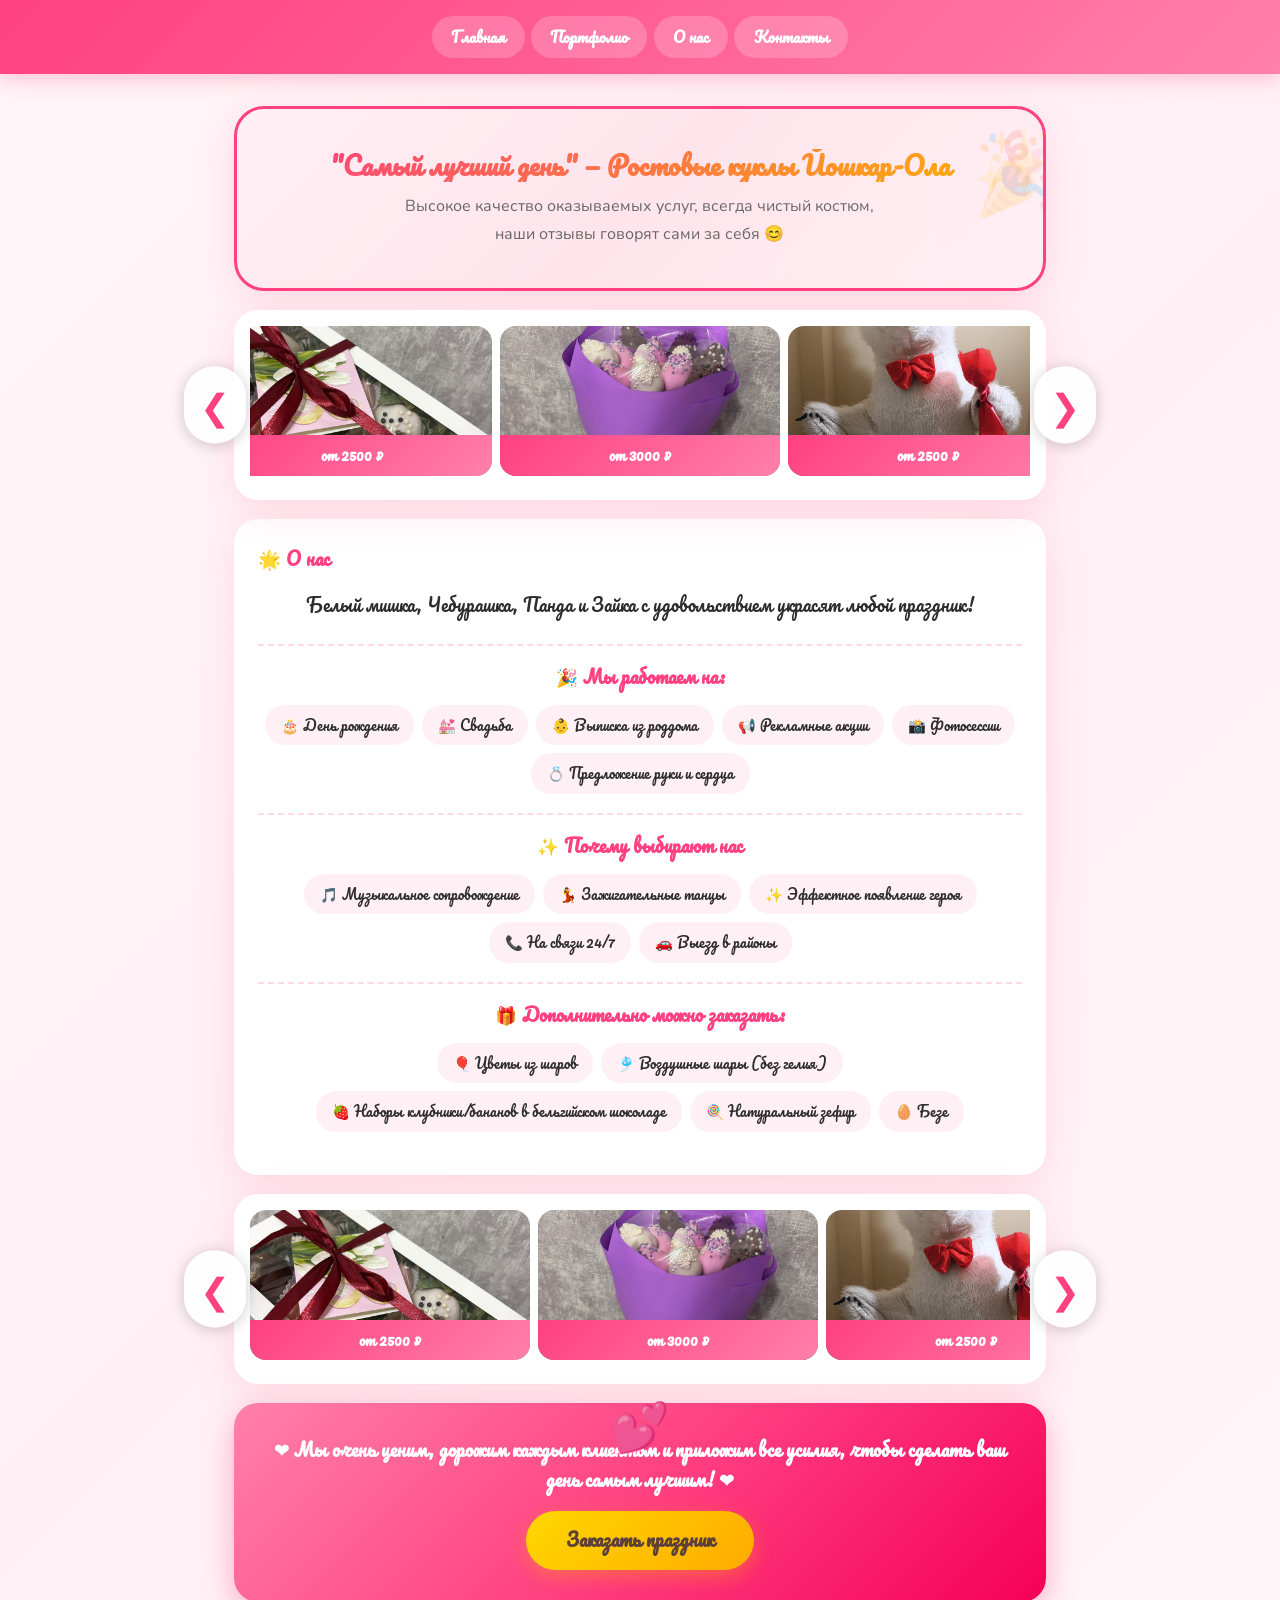
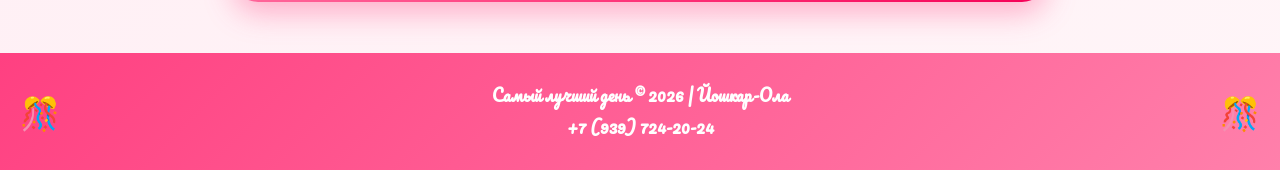
==== commit e214ec54: "feat: крупные фото, карусель сверху" ====
--- a/bestday/index.html
+++ b/bestday/index.html
@@ -22,6 +22,46 @@
         <div class="hero">
             <h1>"Самый лучший день" — Ростовые куклы Йошкар-Ола</h1>
             <p class="tagline">Высокое качество оказываемых услуг, всегда чистый костюм,<br>наши отзывы говорят сами за себя 😊</p>
+        </div>
+
+        <div class="carousel-wrapper">
+            <div class="carousel">
+                <div class="carousel-track">
+                    <div class="carousel-slide" onclick="openLightbox(0)">
+                        <img src="img/work1.jpg" alt="Работа 1">
+                        <div class="slide-price">от 2500 ₽</div>
+                    </div>
+                    <div class="carousel-slide" onclick="openLightbox(1)">
+                        <img src="img/work2.jpg" alt="Работа 2">
+                        <div class="slide-price">от 3000 ₽</div>
+                    </div>
+                    <div class="carousel-slide" onclick="openLightbox(2)">
+                        <img src="img/work3.jpg" alt="Работа 3">
+                        <div class="slide-price">от 2500 ₽</div>
+                    </div>
+                    <div class="carousel-slide" onclick="openLightbox(3)">
+                        <img src="img/work4.jpg" alt="Работа 4">
+                        <div class="slide-price">от 3500 ₽</div>
+                    </div>
+                    <div class="carousel-slide" onclick="openLightbox(4)">
+                        <img src="img/work5.jpg" alt="Работа 5">
+                        <div class="slide-price">от 4000 ₽</div>
+                    </div>
+                    <div class="carousel-slide" onclick="openLightbox(5)">
+                        <img src="img/work6.jpg" alt="Работа 6">
+                        <div class="slide-price">от 2500 ₽</div>
+                    </div>
+                </div>
+            </div>
+            <span class="carousel-arrow carousel-arrow-left" onclick="scrollCarousel(-1)">&#10094;</span>
+            <span class="carousel-arrow carousel-arrow-right" onclick="scrollCarousel(1)">&#10095;</span>
+        </div>
+
+        <div class="lightbox" id="lightbox" onclick="closeLightbox()">
+            <span class="lightbox-close" onclick="closeLightbox()">&times;</span>
+            <span class="lightbox-prev" onclick="changeSlide(event, -1)">&#10094;</span>
+            <img id="lightbox-img" src="" alt="">
+            <span class="lightbox-next" onclick="changeSlide(event, 1)">&#10095;</span>
         </div>
 
         <div class="about-full">
--- a/bestday/css/style.css
+++ b/bestday/css/style.css
@@ -295,11 +295,20 @@
 }
 
 .carousel-slide {
-    flex: 0 0 200px;
+    flex: 0 0 280px;
     scroll-snap-align: center;
-    border-radius: 12px;
+    border-radius: 16px;
     overflow: hidden;
     position: relative;
+}
+
+.carousel-slide img {
+    width: 100%;
+    height: 250px;
+    object-fit: cover;
+    display: block;
+    cursor: pointer;
+    transition: transform 0.3s ease;
 }
 
 .slide-price {
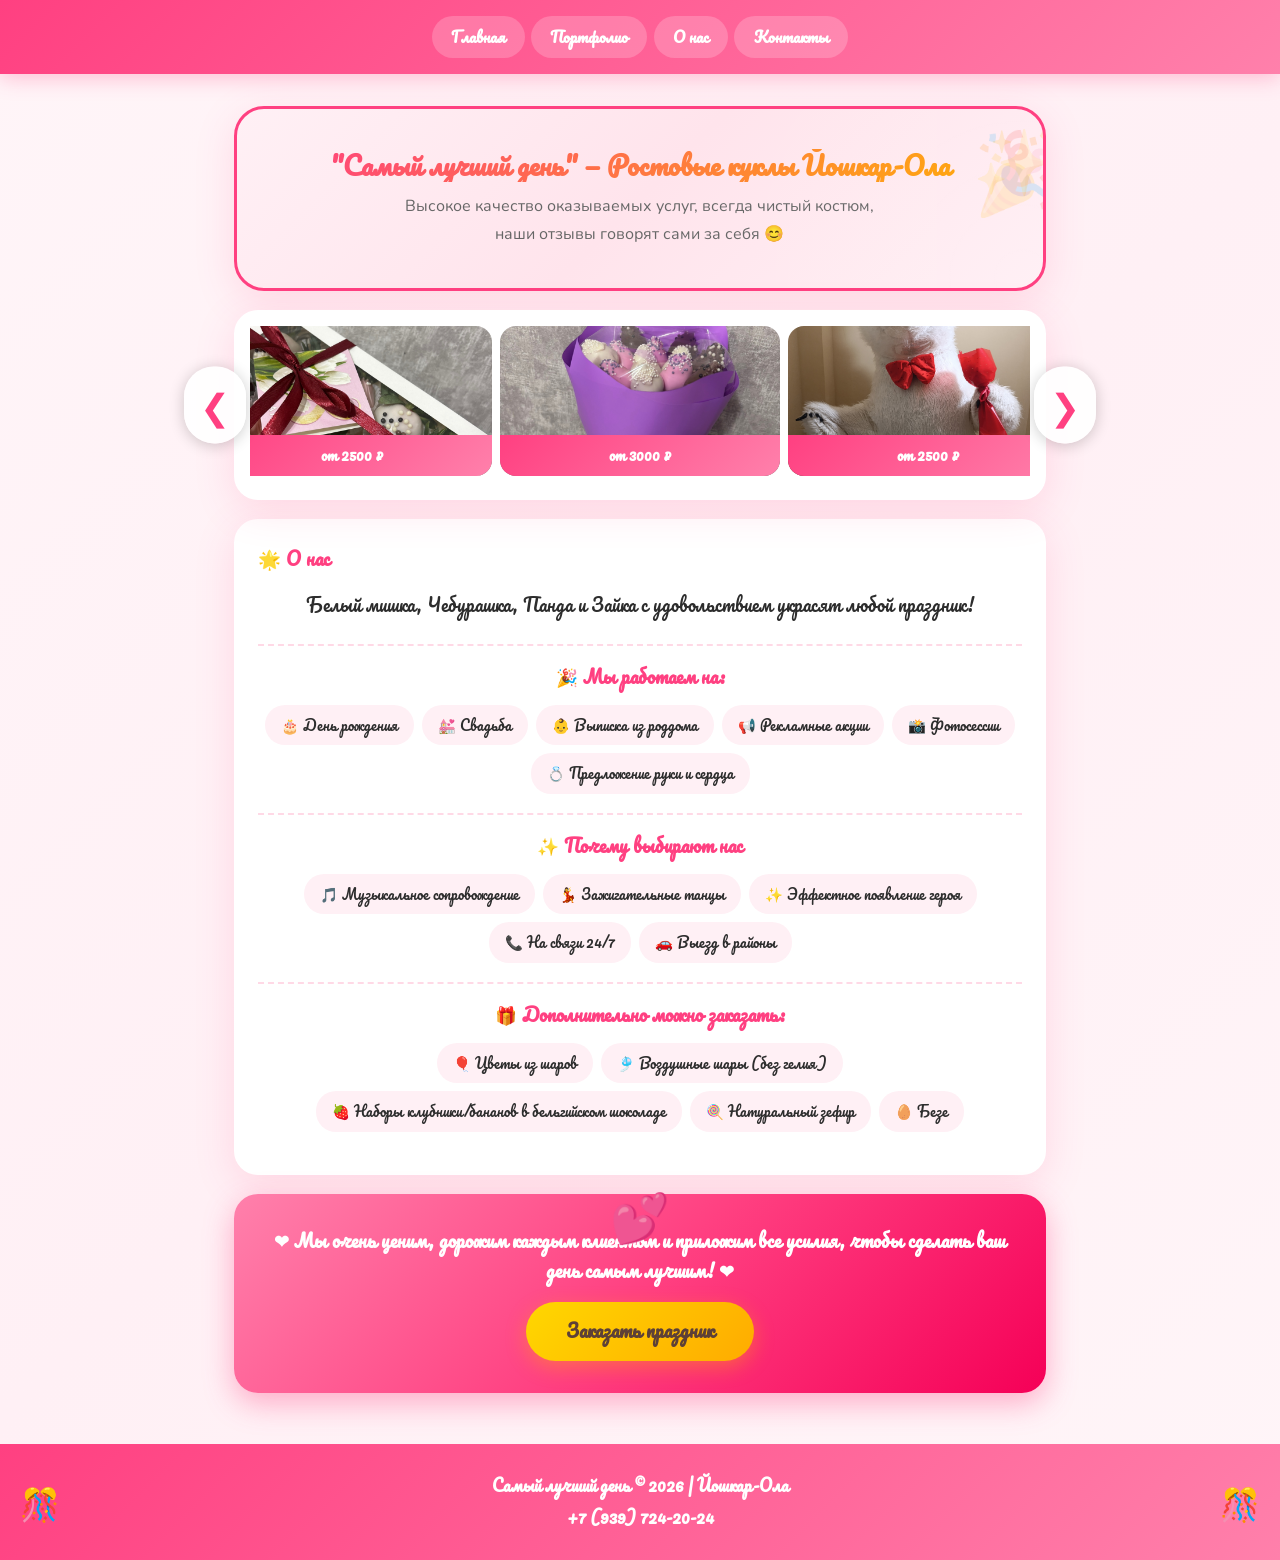
==== commit e5391f9a: "fix: убрана дублирующая карусель" ====
--- a/bestday/index.html
+++ b/bestday/index.html
@@ -103,39 +103,6 @@
             </div>
         </div>
 
-        <div class="carousel-wrapper">
-            <div class="carousel">
-                <div class="carousel-track">
-                    <div class="carousel-slide" onclick="openLightbox(0)">
-                        <img src="img/work1.jpg" alt="Работа 1">
-                        <div class="slide-price">от 2500 ₽</div>
-                    </div>
-                    <div class="carousel-slide" onclick="openLightbox(1)">
-                        <img src="img/work2.jpg" alt="Работа 2">
-                        <div class="slide-price">от 3000 ₽</div>
-                    </div>
-                    <div class="carousel-slide" onclick="openLightbox(2)">
-                        <img src="img/work3.jpg" alt="Работа 3">
-                        <div class="slide-price">от 2500 ₽</div>
-                    </div>
-                    <div class="carousel-slide" onclick="openLightbox(3)">
-                        <img src="img/work4.jpg" alt="Работа 4">
-                        <div class="slide-price">от 3500 ₽</div>
-                    </div>
-                    <div class="carousel-slide" onclick="openLightbox(4)">
-                        <img src="img/work5.jpg" alt="Работа 5">
-                        <div class="slide-price">от 4000 ₽</div>
-                    </div>
-                    <div class="carousel-slide" onclick="openLightbox(5)">
-                        <img src="img/work6.jpg" alt="Работа 6">
-                        <div class="slide-price">от 2500 ₽</div>
-                    </div>
-                </div>
-            </div>
-            <span class="carousel-arrow carousel-arrow-left" onclick="scrollCarousel(-1)">&#10094;</span>
-            <span class="carousel-arrow carousel-arrow-right" onclick="scrollCarousel(1)">&#10095;</span>
-        </div>
-
         <div class="lightbox" id="lightbox" onclick="closeLightbox()">
             <span class="lightbox-close" onclick="closeLightbox()">&times;</span>
             <span class="lightbox-prev" onclick="changeSlide(event, -1)">&#10094;</span>
